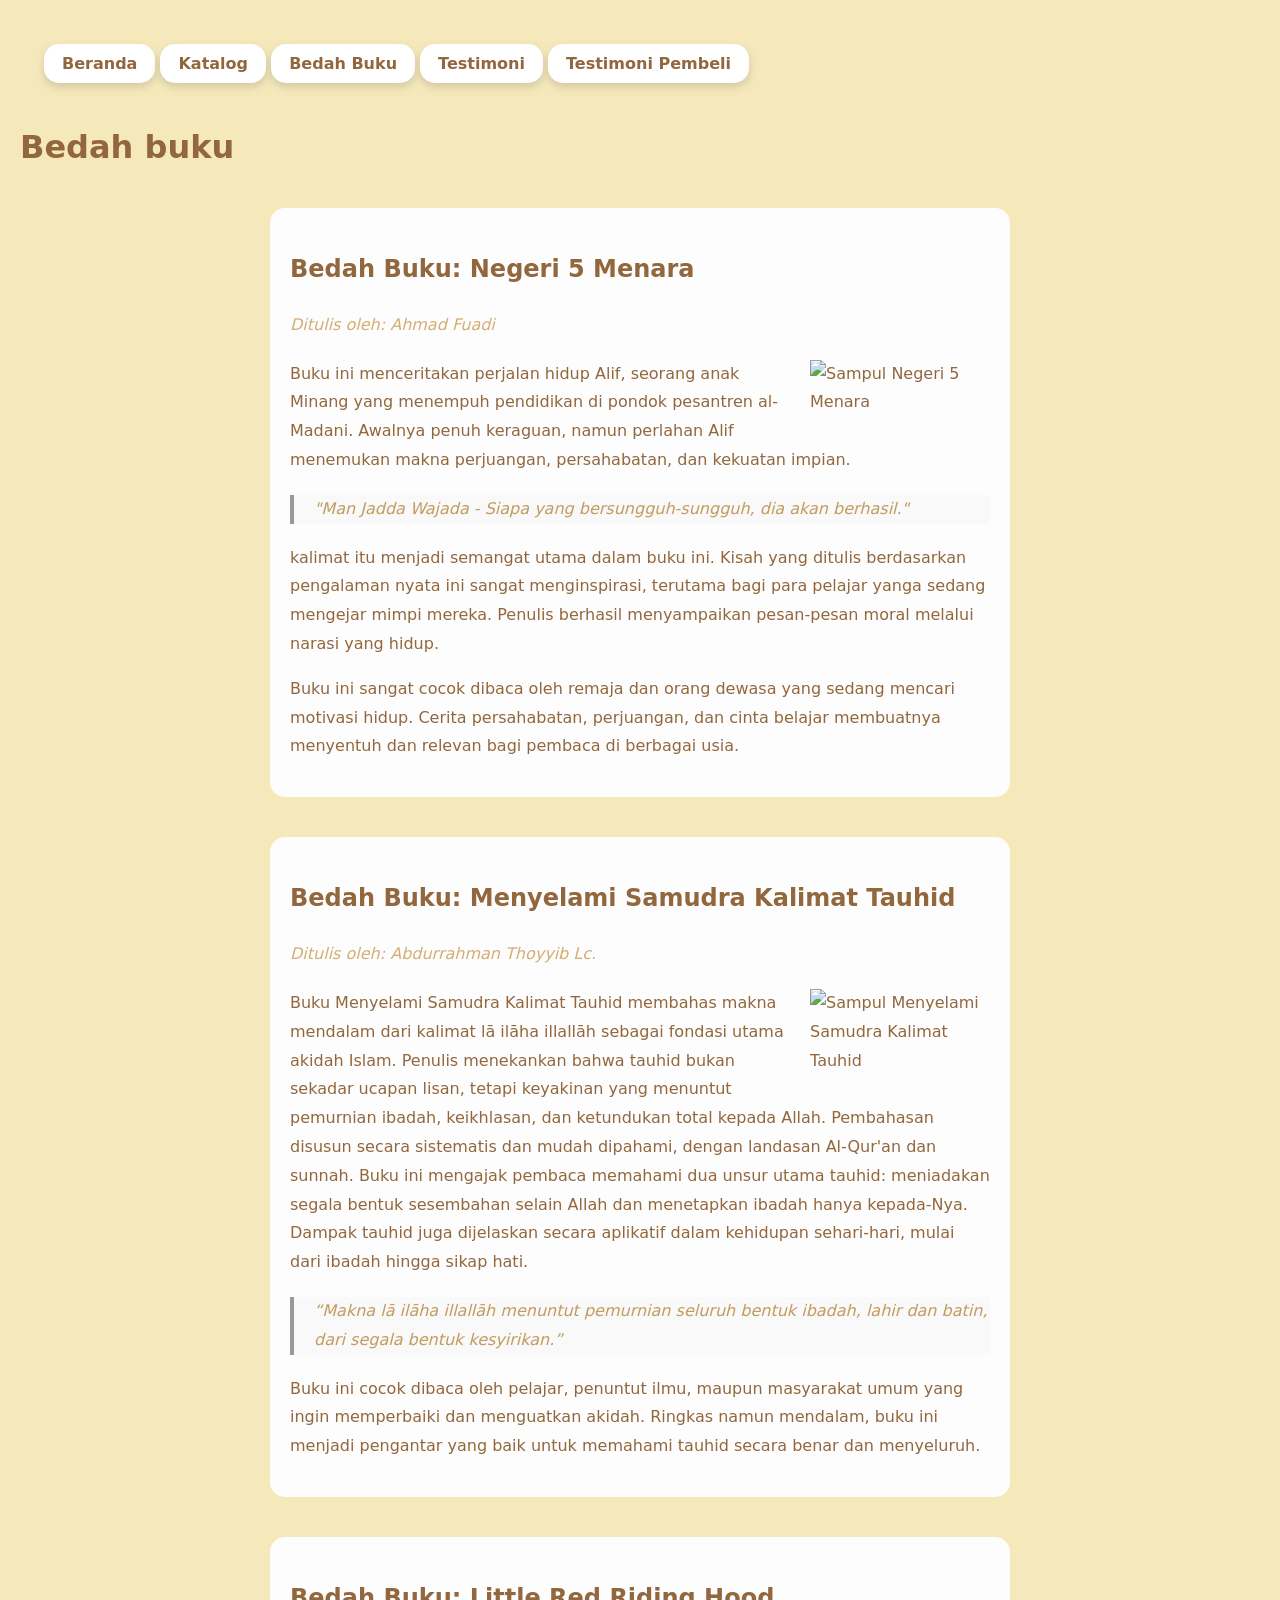
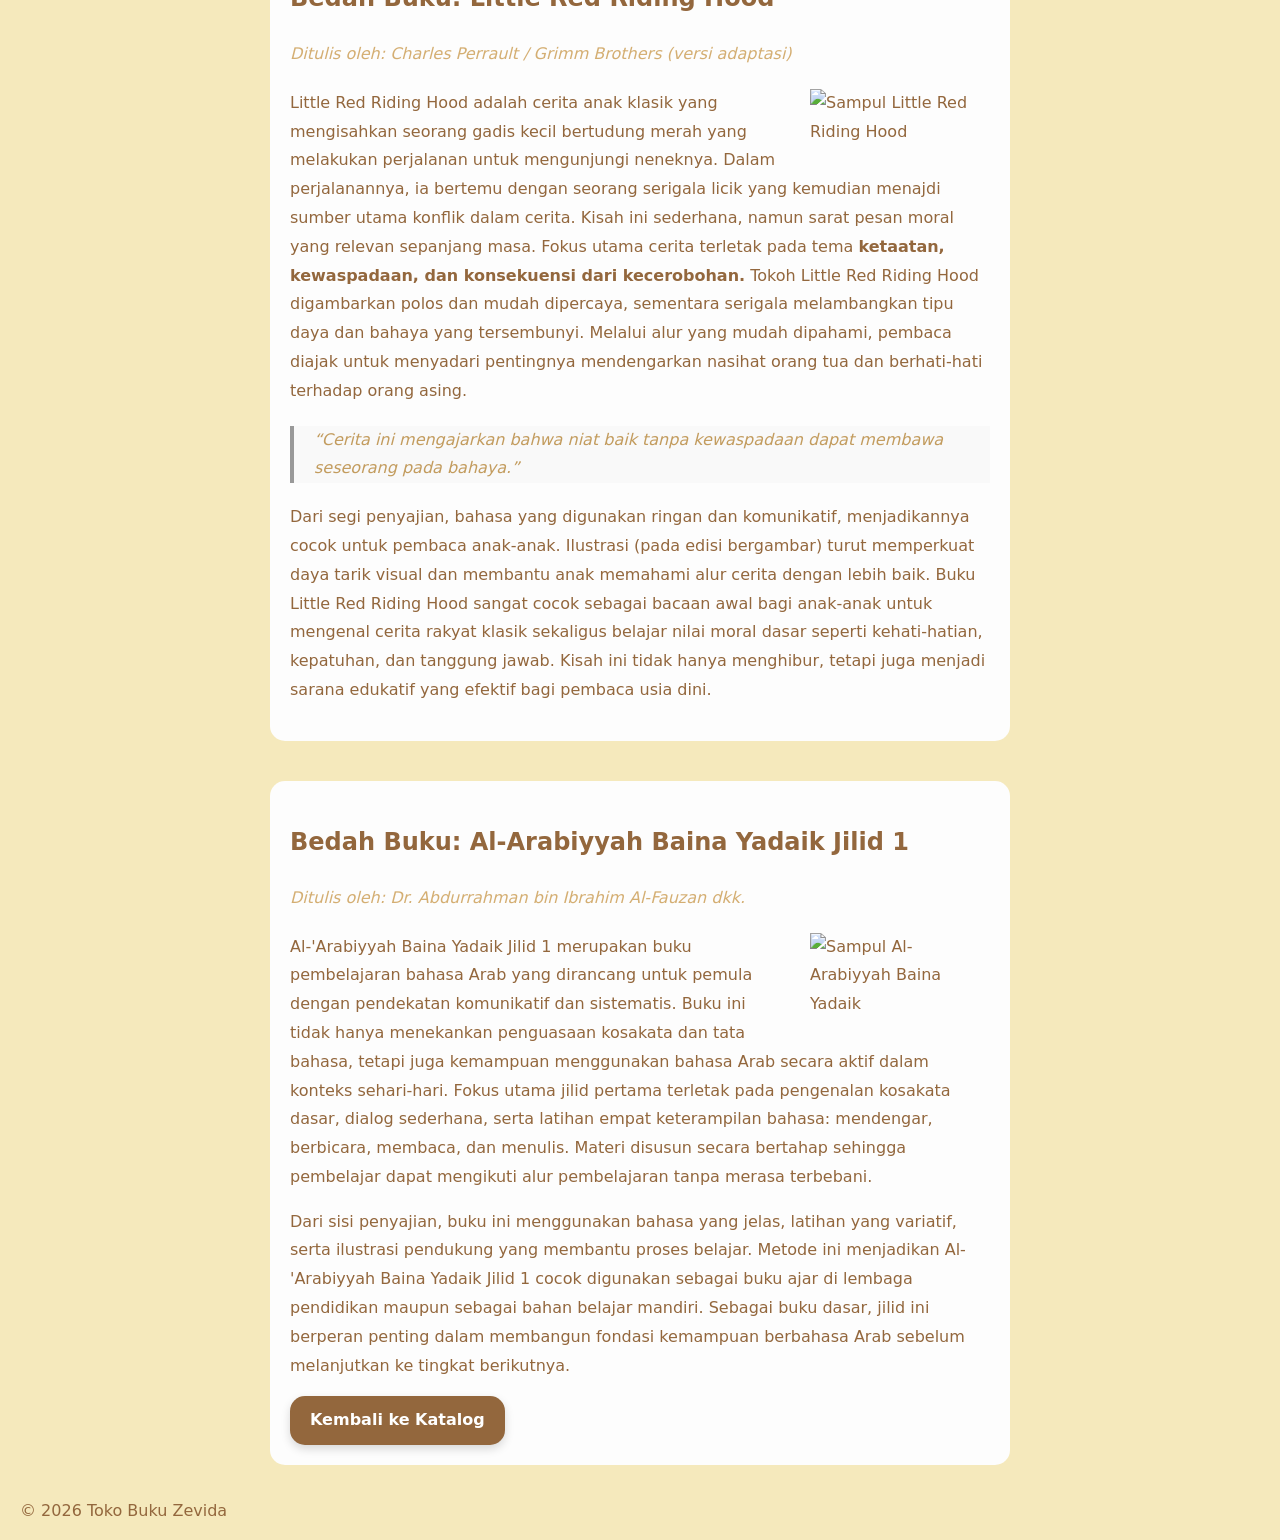
==== bedah-buku.html @ fc6659bf "Add files via upload" ====
<!DOCTYPE html>
<html lang="id">
<head>
<meta charset="UTF-8">
<meta name="viewport" content="width=device-width, initial-
scale=1.0">

<title>Profil Usaha Buku</title>
<link rel="stylesheet" href="style.css" />
</head>
<body>

<nav class="navbar">
<a href="index.html">Beranda</a>
<a href="produk.html">Katalog</a>
<a href="bedah-buku.html">Bedah Buku</a>
<a href="testimoni.html">Testimoni</a>
<a href="tampil-testimoni.html">Testimoni Pembeli</a>
</nav>

<h1>Bedah buku</h1>
<section class="daftar-produk">
<main class="artikel">
    <h2>Bedah Buku: Negeri 5 Menara</h2>
    <p class="penulis">Ditulis oleh: Ahmad Fuadi</p>

    <img src="gambar/negeri5menara.jpg" alt="Sampul Negeri 5 Menara" class="sampul">

    <p> Buku ini menceritakan perjalan hidup Alif, seorang anak Minang yang menempuh pendidikan di pondok pesantren al-Madani.
   Awalnya penuh keraguan, namun perlahan Alif menemukan makna perjuangan, persahabatan, dan kekuatan impian. </p>
   <blockquote>
    "Man Jadda Wajada - Siapa yang bersungguh-sungguh, dia akan berhasil."
   </blockquote>
   <p> kalimat itu menjadi semangat utama dalam buku ini. Kisah yang ditulis berdasarkan pengalaman nyata ini sangat menginspirasi, terutama bagi para pelajar yanga sedang mengejar mimpi mereka. Penulis berhasil menyampaikan pesan-pesan moral melalui narasi yang hidup.</p>
   <p>
    Buku ini sangat cocok dibaca oleh remaja dan orang dewasa yang sedang mencari motivasi hidup. Cerita persahabatan, perjuangan, dan cinta belajar membuatnya menyentuh dan relevan bagi pembaca di berbagai usia. </p>

</main>
</section>

<section class="daftar-produk">
<main class="artikel">
    <h2>Bedah Buku: Menyelami Samudra Kalimat Tauhid</h2>
    <p class="penulis">Ditulis oleh: Abdurrahman Thoyyib Lc.</p>

    <img src="gambar/Screenshot 2026-01-21 104052.png" alt="Sampul Menyelami Samudra Kalimat Tauhid" class="sampul">

    <p> Buku Menyelami Samudra Kalimat Tauhid membahas makna mendalam dari kalimat lā ilāha illallāh sebagai fondasi utama akidah Islam. Penulis menekankan bahwa tauhid bukan sekadar ucapan lisan, tetapi keyakinan yang menuntut pemurnian ibadah, keikhlasan, dan ketundukan total kepada Allah. Pembahasan disusun secara sistematis dan mudah dipahami, dengan landasan Al-Qur'an dan sunnah. Buku ini mengajak pembaca memahami dua unsur utama tauhid: meniadakan segala bentuk sesembahan selain Allah dan menetapkan ibadah hanya kepada-Nya. Dampak tauhid juga dijelaskan secara aplikatif dalam kehidupan sehari-hari, mulai dari ibadah hingga sikap hati.</p>
    <blockquote>
    “Makna lā ilāha illallāh menuntut pemurnian seluruh bentuk ibadah, lahir dan batin, dari segala bentuk kesyirikan.”
    </blockquote>
    <p> Buku ini cocok dibaca oleh pelajar, penuntut ilmu, maupun masyarakat umum yang ingin memperbaiki dan menguatkan akidah. Ringkas namun mendalam, buku ini menjadi pengantar yang baik untuk memahami tauhid secara benar dan menyeluruh.</p>
</main>
</section>

<section class="daftar-produk">
<main class="artikel">
    <h2>Bedah Buku: Little Red Riding Hood</h2>
    <p class="penulis">Ditulis oleh: Charles Perrault / Grimm Brothers (versi adaptasi)</p>
    
    <img src="gambar/littleredridinghood.jpg" alt="Sampul Little Red Riding Hood" class="sampul">

    <p> Little Red Riding Hood adalah cerita anak klasik yang mengisahkan seorang gadis kecil bertudung merah yang melakukan perjalanan untuk mengunjungi neneknya. Dalam perjalanannya, ia bertemu dengan seorang serigala licik yang kemudian menajdi sumber utama konflik dalam cerita. Kisah ini sederhana, namun sarat pesan moral yang relevan sepanjang masa.
    Fokus utama cerita terletak pada tema <strong>ketaatan, kewaspadaan, dan konsekuensi dari kecerobohan.</strong> Tokoh Little Red Riding Hood digambarkan polos dan mudah dipercaya, sementara serigala melambangkan tipu daya dan bahaya yang tersembunyi. Melalui alur yang mudah dipahami, pembaca diajak untuk menyadari pentingnya mendengarkan nasihat orang tua dan berhati-hati terhadap orang asing.</p>
    <blockquote>
    “Cerita ini mengajarkan bahwa niat baik tanpa kewaspadaan dapat membawa seseorang pada bahaya.”
    </blockquote>
    <p> Dari segi penyajian, bahasa yang digunakan ringan dan komunikatif, menjadikannya cocok untuk pembaca anak-anak. Ilustrasi (pada edisi bergambar) turut memperkuat daya tarik visual dan membantu anak memahami alur cerita dengan lebih baik.
    Buku Little Red Riding Hood sangat cocok sebagai bacaan awal bagi anak-anak untuk mengenal cerita rakyat klasik sekaligus belajar nilai moral dasar seperti kehati-hatian, kepatuhan, dan tanggung jawab. Kisah ini tidak hanya menghibur, tetapi juga menjadi sarana edukatif yang efektif bagi pembaca usia dini.</p>
</main>
</section>

<section class="daftar-produk">
<main class="artikel">
    <h2>Bedah Buku: Al-Arabiyyah Baina Yadaik Jilid 1</h2>
    <p class="penulis">Ditulis oleh: Dr. Abdurrahman bin Ibrahim Al-Fauzan dkk.</p>

    <img src="gambar/bainayadaika.jpg" alt="Sampul Al-Arabiyyah Baina Yadaik" class="sampul">
    
    <p>Al-'Arabiyyah Baina Yadaik Jilid 1 merupakan buku pembelajaran bahasa Arab yang dirancang untuk pemula dengan pendekatan komunikatif dan sistematis. Buku ini tidak hanya menekankan penguasaan kosakata dan tata bahasa, tetapi juga kemampuan menggunakan bahasa Arab secara aktif dalam konteks sehari-hari.
    Fokus utama jilid pertama terletak pada pengenalan kosakata dasar, dialog sederhana, serta latihan empat keterampilan bahasa: mendengar, berbicara, membaca, dan menulis. Materi disusun secara bertahap sehingga pembelajar dapat mengikuti alur pembelajaran tanpa merasa terbebani.</p>
    <p>Dari sisi penyajian, buku ini menggunakan bahasa yang jelas, latihan yang variatif, serta ilustrasi pendukung yang membantu proses belajar. Metode ini menjadikan Al-'Arabiyyah Baina Yadaik Jilid 1 cocok digunakan sebagai buku ajar di lembaga pendidikan maupun sebagai bahan belajar mandiri.
    Sebagai buku dasar, jilid ini berperan penting dalam membangun fondasi kemampuan berbahasa Arab sebelum melanjutkan ke tingkat berikutnya.</p>
<a href="produk.html" class="btn-kembali"> Kembali ke Katalog</a>
</main>
</section>
<footer>
    <p>&copy; 2026 Toko Buku Zevida</p>
</footer>


</body>
</html>
---- style.css ----
body { 
    background-color:#f5e9bc; 
    font-family: system-ui ; 
    color: #93673d; 
    margin: 20px; 
} 
.header img {
 border-radius: 25px;
}
.container {
  display: flex;
  align-items: center;
  gap: 40px;
  padding: 40px;
  max-width: 1200px;
  margin: auto;
  justify-content: center;
}

.gambar img {
  width: 450px;
  border-radius: 15px;
}

.h1 {
    text-align: center;
}
.teks h2 {
  font-size: 32px;
  margin-bottom: 15px;
  color: #3e2f1c;
}

.teks p {
  font-size: 18px;
  line-height: 1.6;
  margin-bottom: 20px;
  color: #3e2f1c;
}

.navbar {
  display: inline-block;
  gap: 10px;
  padding: 24px;
  background:#f5e9bc;
}

.navbar a {
  display:inline-block;   
  text-decoration: none;
  background: white;       
  color:#93673d ;
  padding: 10px 18px;
  border-radius: 15px;
  font-weight: 600;
  box-shadow: 0 4px 10px rgba(0,0,0,0.15);
  transition: 0.3s;
}

.navbar a:hover {
  background:#93673d;
  color: white;
  transform: translateY(-2px);
}

a {
    color: #93673d ;
    text-decoration: underline;
}


.daftar-produk {
    display: grid;
    grid-template-columns:repeat(auto-fit,minmax(250px, 1fr)); 
    gap: 20px; 
    padding: 20px;
}

.produk {
    background-color: floralwhite;
    border: 1px solid #ffffffdd;
    padding: 15px;
    border-radius: 15px;
    text-align: center;
    box-shadow: 0 2px 6px rgba(0,0,0,0.1);
    font-family: system-ui;
}

.produk img {
    width:200px;
    height: auto;
    border-radius: 5px;
    margin-bottom: 10px;
}

.produk h2 {
    font-size: 20px;
    color:#93673d;
}
.produk h3 {
    font-size: 16px;
    color:#93673d
}
.harga {
    font-weight: bold;
    color:#cda25cdd;
}
.deskripsi {
    font-size: 14px;
    color: #93673d;
}

.artikel {
    max-width: 700px;
    margin: auto;
    padding: 20px;
    background-color: #fdfdfd;
    border-radius: 15px;

    line-height: 1.8;
}

.artikel .penulis {
    font-style: italic;
    color: #cda25cdd;
    margin-bottom: 20px;
}

.artikel .sampul {
    width: 180px;
    float: right;
    margin: 0 0 20px 20px;
    border: 1 px solod #ccc;
    box-shadow: 2px 2px 6px rgba (0,0,0,0.1);
}

.artikel blockquote {
    font-style: italic;
    padding-left: 20px;
    margin: 20px 0;
    border-left: 4px solid #999;
    color: #ba8d45dd;
    background-color: #f9f9f9;
}

.btn-kembali, #hapusSemua {
    display:inline-block;   
    text-decoration: none;
    background: #93673d;       
    color:white ;
    padding: 10px 20px;
    border-radius: 15px;
    font-weight: 600;
    box-shadow: 0 4px 10px rgba(0,0,0,0.15);
    transition: 0.3s;
}

.btn-kembali:hover {
    background:white;
    color: #93673d;
    transform: translateY(-2px);
}

#hapusSemua:hover {
    background:white;
    color: #93673d;
    transform: translateY(-2px);
}

.formulir {
    max-width: 600px;
    margin:auto;
    padding: 20px;
    background-color: #fafafa;
    border-radius: 10px;
    box-shadow: 0 0 10px rgba (0,0,0,0.1);
}

form label {
    display: block;
    margin-top: 10px;
    font-weight: bold;

}

form input,
form select,
form textarea {
    width: 100%;
    padding: 8px;
    margin-top: 5px;
    margin-bottom: 15px;
    border-radius: 5px;
    border: 1px solid #ccc;
}

form button {
    background-color:#93673d;
    color: white;
    padding: 10px 15px;
    border: none;
    border-radius: 5px;
    cursor: pointer;
}

form button :hover {
    background-color:#ba8d45dd;
}
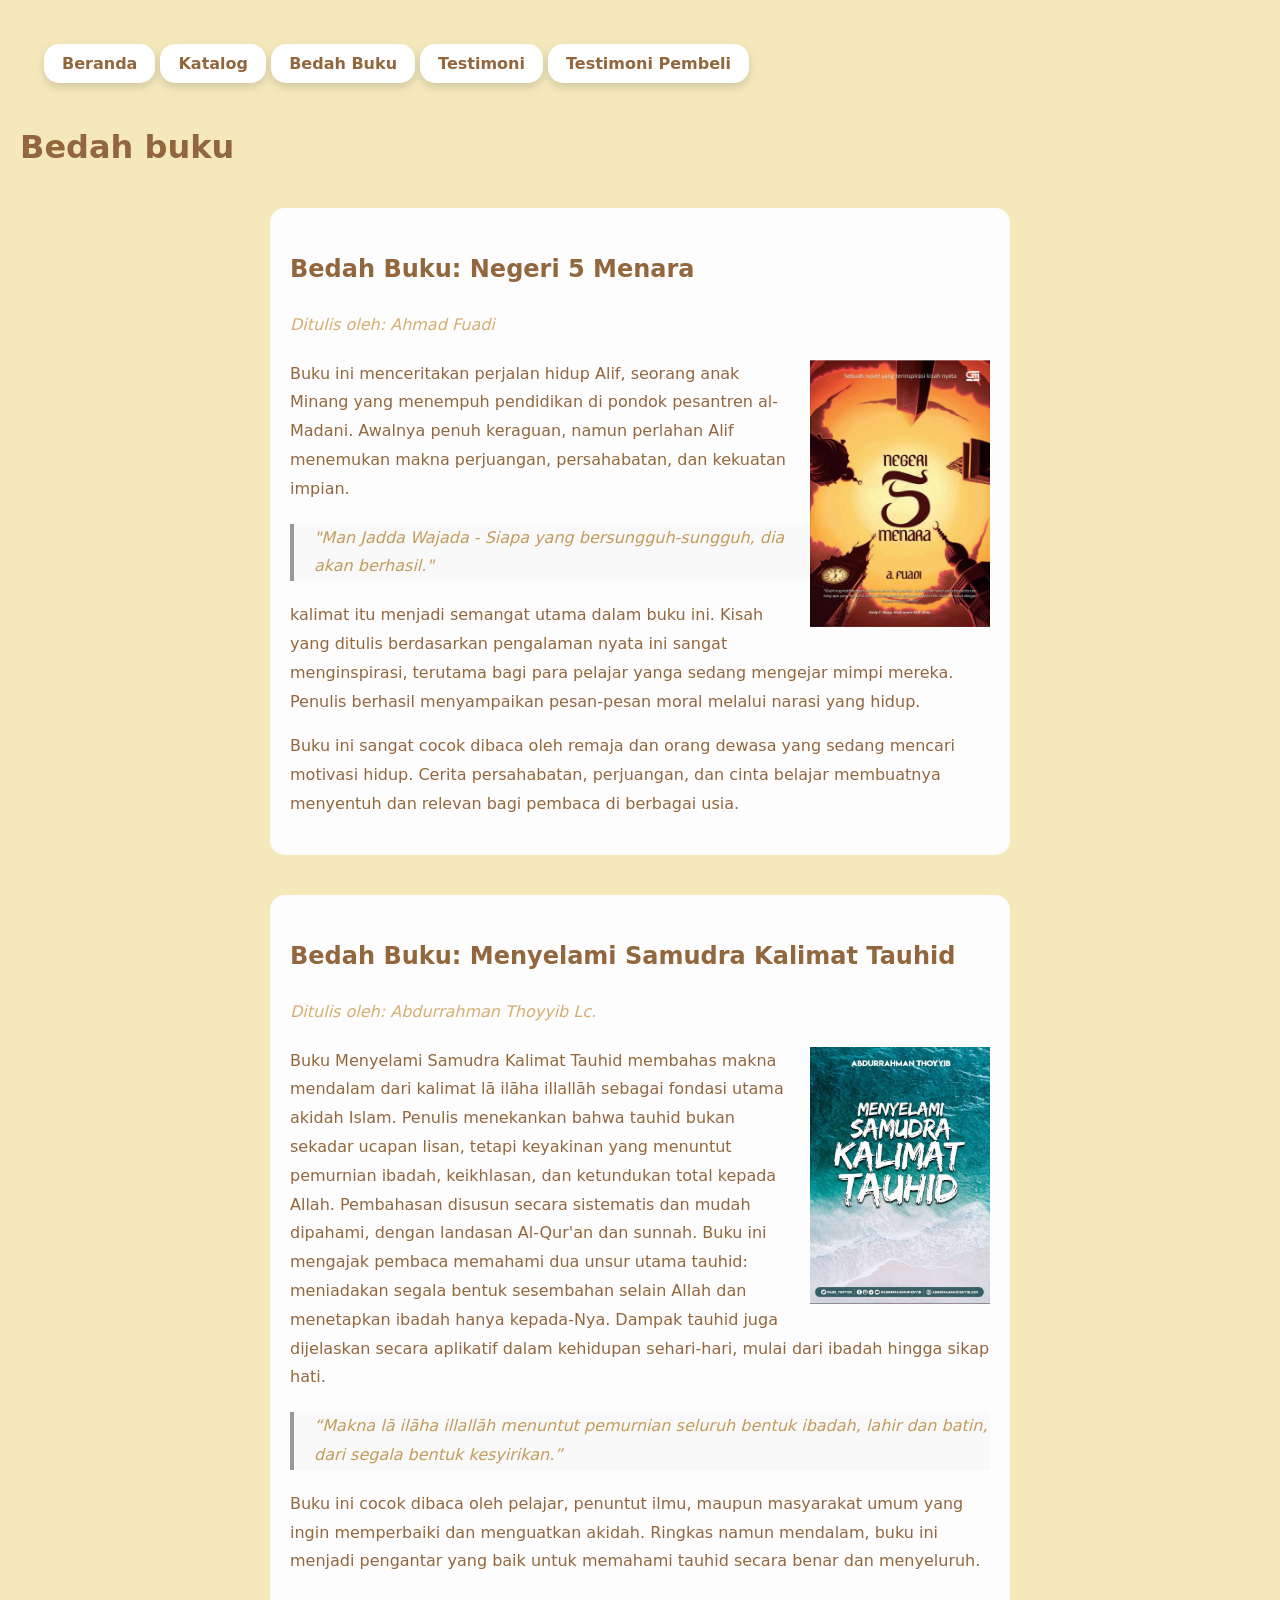
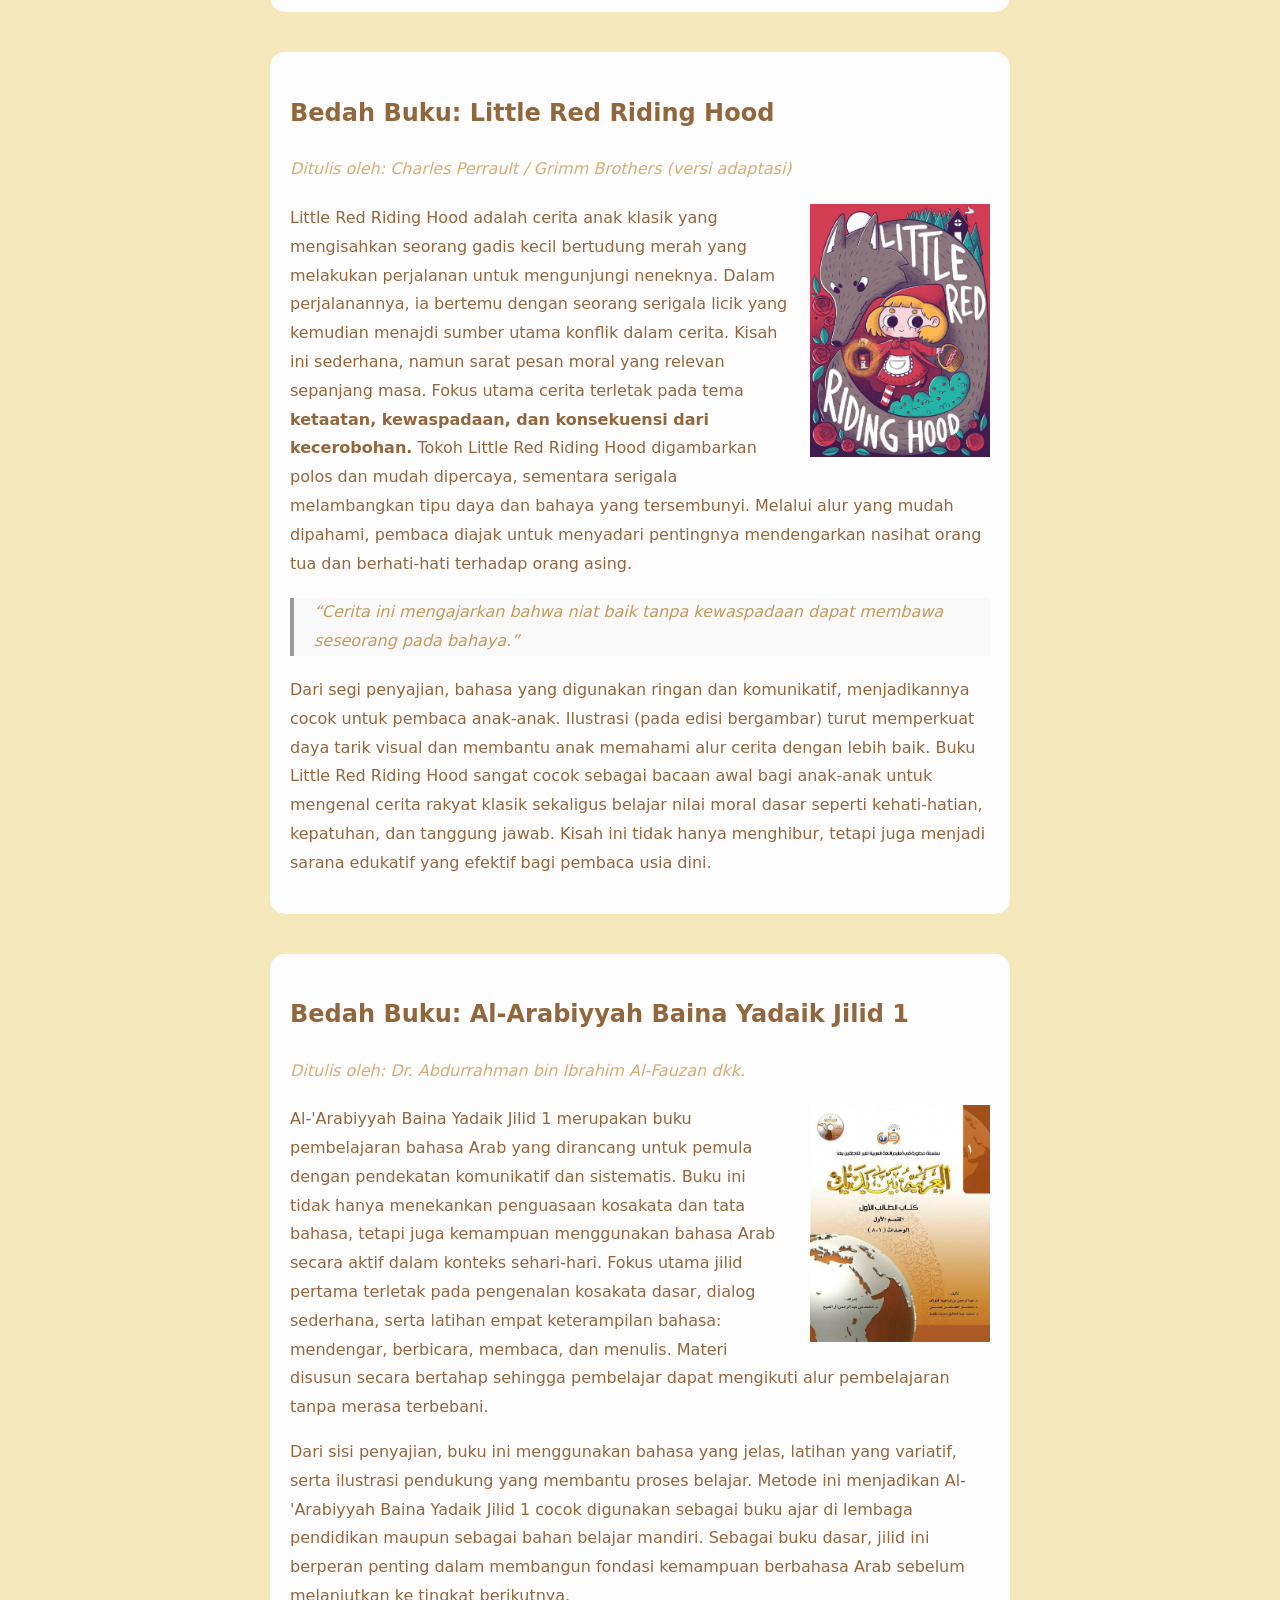
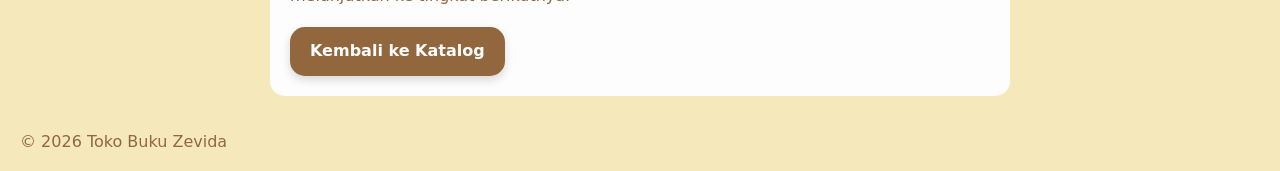
==== commit 84b3cf63: "Update bedah-buku.html" ====
--- a/bedah-buku.html
+++ b/bedah-buku.html
@@ -24,7 +24,7 @@
     <h2>Bedah Buku: Negeri 5 Menara</h2>
     <p class="penulis">Ditulis oleh: Ahmad Fuadi</p>
 
-    <img src="gambar/negeri5menara.jpg" alt="Sampul Negeri 5 Menara" class="sampul">
+    <img src="negeri5menara.jpg" alt="Sampul Negeri 5 Menara" class="sampul">
 
     <p> Buku ini menceritakan perjalan hidup Alif, seorang anak Minang yang menempuh pendidikan di pondok pesantren al-Madani.
    Awalnya penuh keraguan, namun perlahan Alif menemukan makna perjuangan, persahabatan, dan kekuatan impian. </p>
@@ -43,7 +43,7 @@
     <h2>Bedah Buku: Menyelami Samudra Kalimat Tauhid</h2>
     <p class="penulis">Ditulis oleh: Abdurrahman Thoyyib Lc.</p>
 
-    <img src="gambar/Screenshot 2026-01-21 104052.png" alt="Sampul Menyelami Samudra Kalimat Tauhid" class="sampul">
+    <img src="Screenshot 2026-01-21 104052.png" alt="Sampul Menyelami Samudra Kalimat Tauhid" class="sampul">
 
     <p> Buku Menyelami Samudra Kalimat Tauhid membahas makna mendalam dari kalimat lā ilāha illallāh sebagai fondasi utama akidah Islam. Penulis menekankan bahwa tauhid bukan sekadar ucapan lisan, tetapi keyakinan yang menuntut pemurnian ibadah, keikhlasan, dan ketundukan total kepada Allah. Pembahasan disusun secara sistematis dan mudah dipahami, dengan landasan Al-Qur'an dan sunnah. Buku ini mengajak pembaca memahami dua unsur utama tauhid: meniadakan segala bentuk sesembahan selain Allah dan menetapkan ibadah hanya kepada-Nya. Dampak tauhid juga dijelaskan secara aplikatif dalam kehidupan sehari-hari, mulai dari ibadah hingga sikap hati.</p>
     <blockquote>
@@ -58,7 +58,7 @@
     <h2>Bedah Buku: Little Red Riding Hood</h2>
     <p class="penulis">Ditulis oleh: Charles Perrault / Grimm Brothers (versi adaptasi)</p>
     
-    <img src="gambar/littleredridinghood.jpg" alt="Sampul Little Red Riding Hood" class="sampul">
+    <img src="littleredridinghood.jpg" alt="Sampul Little Red Riding Hood" class="sampul">
 
     <p> Little Red Riding Hood adalah cerita anak klasik yang mengisahkan seorang gadis kecil bertudung merah yang melakukan perjalanan untuk mengunjungi neneknya. Dalam perjalanannya, ia bertemu dengan seorang serigala licik yang kemudian menajdi sumber utama konflik dalam cerita. Kisah ini sederhana, namun sarat pesan moral yang relevan sepanjang masa.
     Fokus utama cerita terletak pada tema <strong>ketaatan, kewaspadaan, dan konsekuensi dari kecerobohan.</strong> Tokoh Little Red Riding Hood digambarkan polos dan mudah dipercaya, sementara serigala melambangkan tipu daya dan bahaya yang tersembunyi. Melalui alur yang mudah dipahami, pembaca diajak untuk menyadari pentingnya mendengarkan nasihat orang tua dan berhati-hati terhadap orang asing.</p>
@@ -75,7 +75,7 @@
     <h2>Bedah Buku: Al-Arabiyyah Baina Yadaik Jilid 1</h2>
     <p class="penulis">Ditulis oleh: Dr. Abdurrahman bin Ibrahim Al-Fauzan dkk.</p>
 
-    <img src="gambar/bainayadaika.jpg" alt="Sampul Al-Arabiyyah Baina Yadaik" class="sampul">
+    <img src="bainayadaika.jpg" alt="Sampul Al-Arabiyyah Baina Yadaik" class="sampul">
     
     <p>Al-'Arabiyyah Baina Yadaik Jilid 1 merupakan buku pembelajaran bahasa Arab yang dirancang untuk pemula dengan pendekatan komunikatif dan sistematis. Buku ini tidak hanya menekankan penguasaan kosakata dan tata bahasa, tetapi juga kemampuan menggunakan bahasa Arab secara aktif dalam konteks sehari-hari.
     Fokus utama jilid pertama terletak pada pengenalan kosakata dasar, dialog sederhana, serta latihan empat keterampilan bahasa: mendengar, berbicara, membaca, dan menulis. Materi disusun secara bertahap sehingga pembelajar dapat mengikuti alur pembelajaran tanpa merasa terbebani.</p>
@@ -90,4 +90,5 @@
 
 
 </body>
-</html>+
+</html>
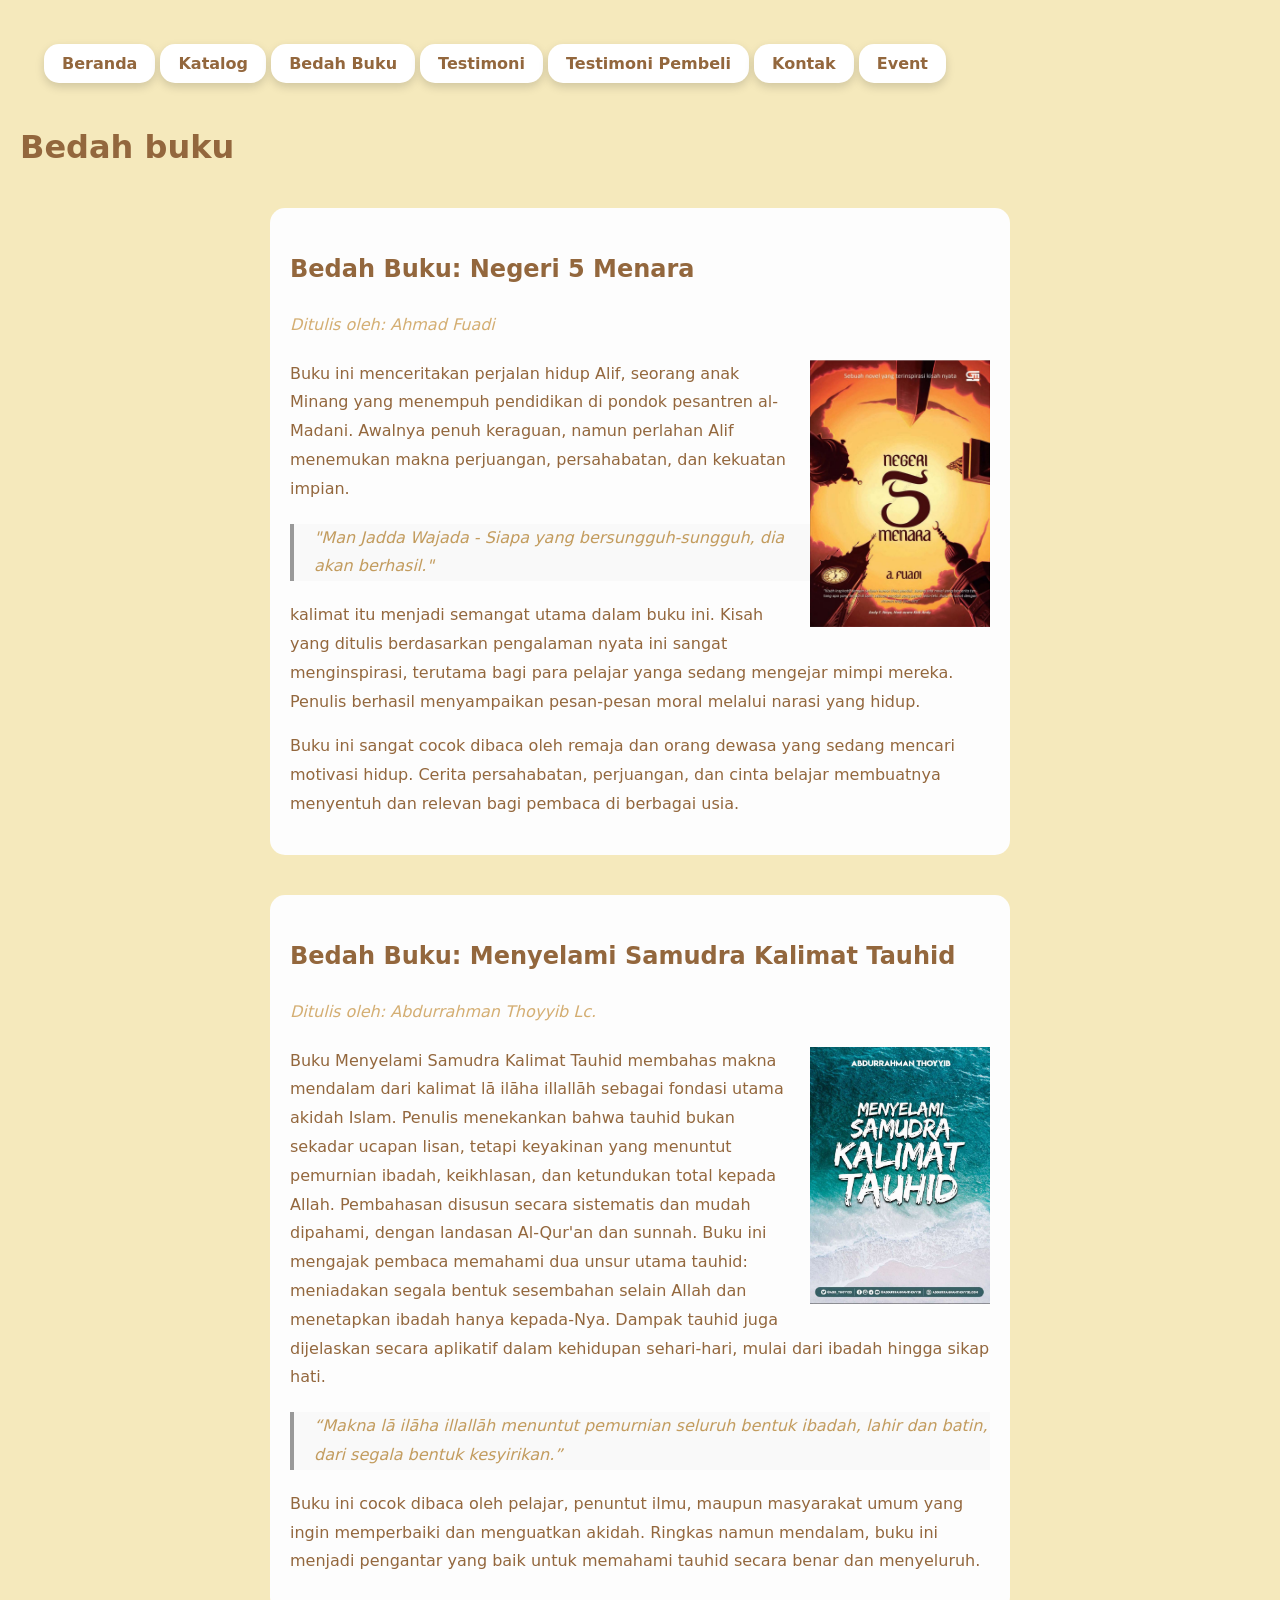
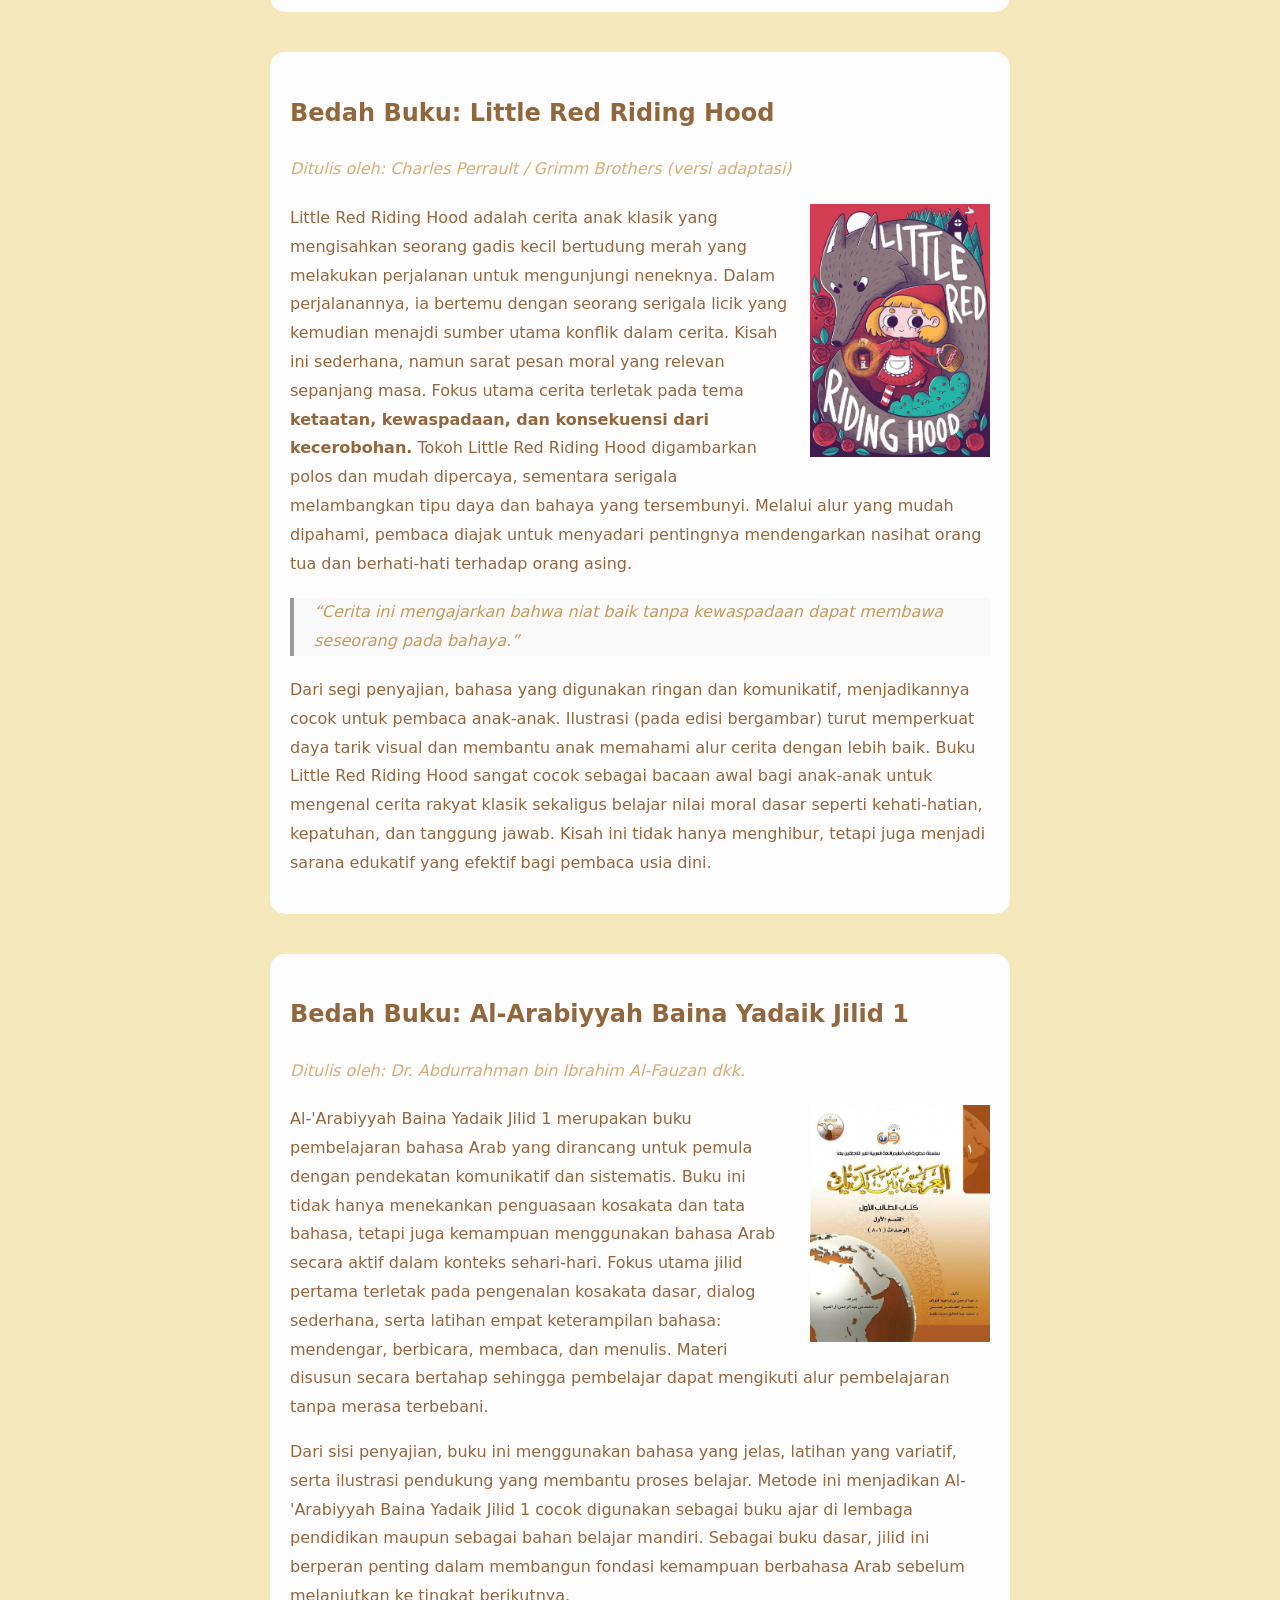
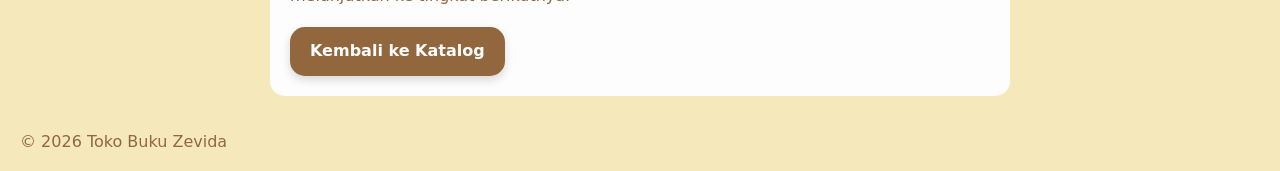
==== commit bef7e0c2: "bedah-buku.html" ====
--- a/bedah-buku.html
+++ b/bedah-buku.html
@@ -16,6 +16,8 @@
 <a href="bedah-buku.html">Bedah Buku</a>
 <a href="testimoni.html">Testimoni</a>
 <a href="tampil-testimoni.html">Testimoni Pembeli</a>
+<a href="kontak.html">Kontak</a>
+<a href="event.html">Event</a>
 </nav>
 
 <h1>Bedah buku</h1>
@@ -92,3 +94,4 @@
 </body>
 
 </html>
+
